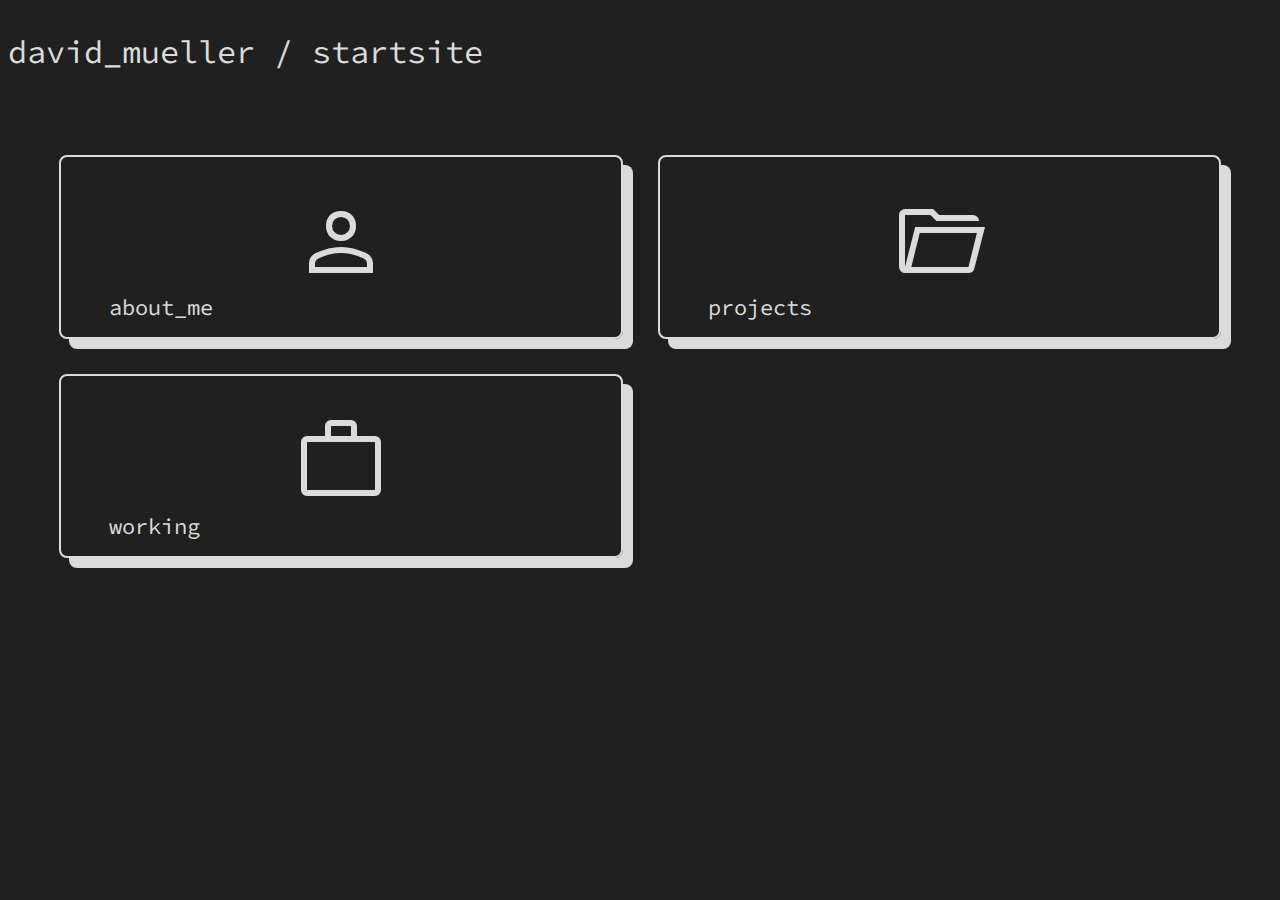
==== index.html @ 7b07f856 "minor changes in terms of style" ====
<!DOCTYPE html>
<html>

<head>
    <title>david_mueller portfolio - startsite</title>
    <link rel="stylesheet" href="./assets/styles/style.css">
    <link rel="stylesheet" href="https://fonts.googleapis.com/css?family=Source+Code+Pro:monospace">
    <link rel="stylesheet"
        href="https://fonts.googleapis.com/css2?family=Material+Symbols+Outlined:opsz,wght,FILL,GRAD@24,400,0,0" />
</head>

<body>
    <div class="title-bar">
        <p class="title">david_mueller / startsite</p>
    </div>
    <div class="main">
        <div class="btn-grid">
            <a class="grid-item" href="./pages/aboutme.html">
                <span class="material-symbols-outlined">
                    person
                </span>
                <p>about_me</p>
            </a>
            <a class="grid-item" href="./pages/projects/projects.html">
                <span class="material-symbols-outlined">
                    folder_open
                    </span>
                <p>projects</p>
            </a>
            <a class="grid-item" href="./pages/working.html">
                <span class="material-symbols-outlined">
                    work
                    </span>
                <p>working</p>
            </a>
        </div>
    </div>
</body>

</html>
---- assets/styles/style.css ----
:root{
    --bg-color: #202020;
    --text-color: #dbdbdb;
    --font-family: "Source Code Pro", monospace;
    --title-font-size: 32px;
    --text-font-size: 22px;
}
html{
    background-color: var(--bg-color);
    color: var(--text-color);
    font-family: var(--font-family);
}
.title{
    font-size: var(--title-font-size);
}

p{
    font-size: var(--text-font-size);
}
a{
    text-decoration: none;
    color: var(--text-color);
}

/* Setting up the button grid */
.btn-grid{
    display: grid;
    grid-template-columns: repeat(2, 1fr);
    grid-template-rows: repeat(2, 1fr);
    grid-column-gap: 35px;
    grid-row-gap: 35px;
    padding: 4vw;
}
.grid-item{
    border: solid 2px;
    border-radius: 8px;
    box-shadow: 10px 10px 0px 0px var(--text-color);
    -webkit-box-shadow: 10px 10px 0px 0px var(--text-color);
    -moz-box-shadow: 10px 10px 0px 0px var(--text-color);
    height: fit-content;
    padding: 1rem;
    transition: 0.3s;
}
.grid-item:hover{
    transform: translateX(10px) translateY(10px);
    box-shadow: 0px 0px 0px 0px var(--text-color);
    -webkit-box-shadow: 0px 0px 0px 0px var(--text-color);
    -moz-box-shadow: 0px 0px 0px 0px var(--text-color);
    cursor:pointer;
}
.grid-item>span{
    text-align: center;
    font-size: 6rem;
    height: 60%;
    margin: 20px 0 0 0;
    width: 100%;
}
.grid-item>p{
margin: 0;
padding-left: 2rem;
width: 100%;
}

@media (max-width: 800px){
    .btn-grid{
        display:block;
    }
}
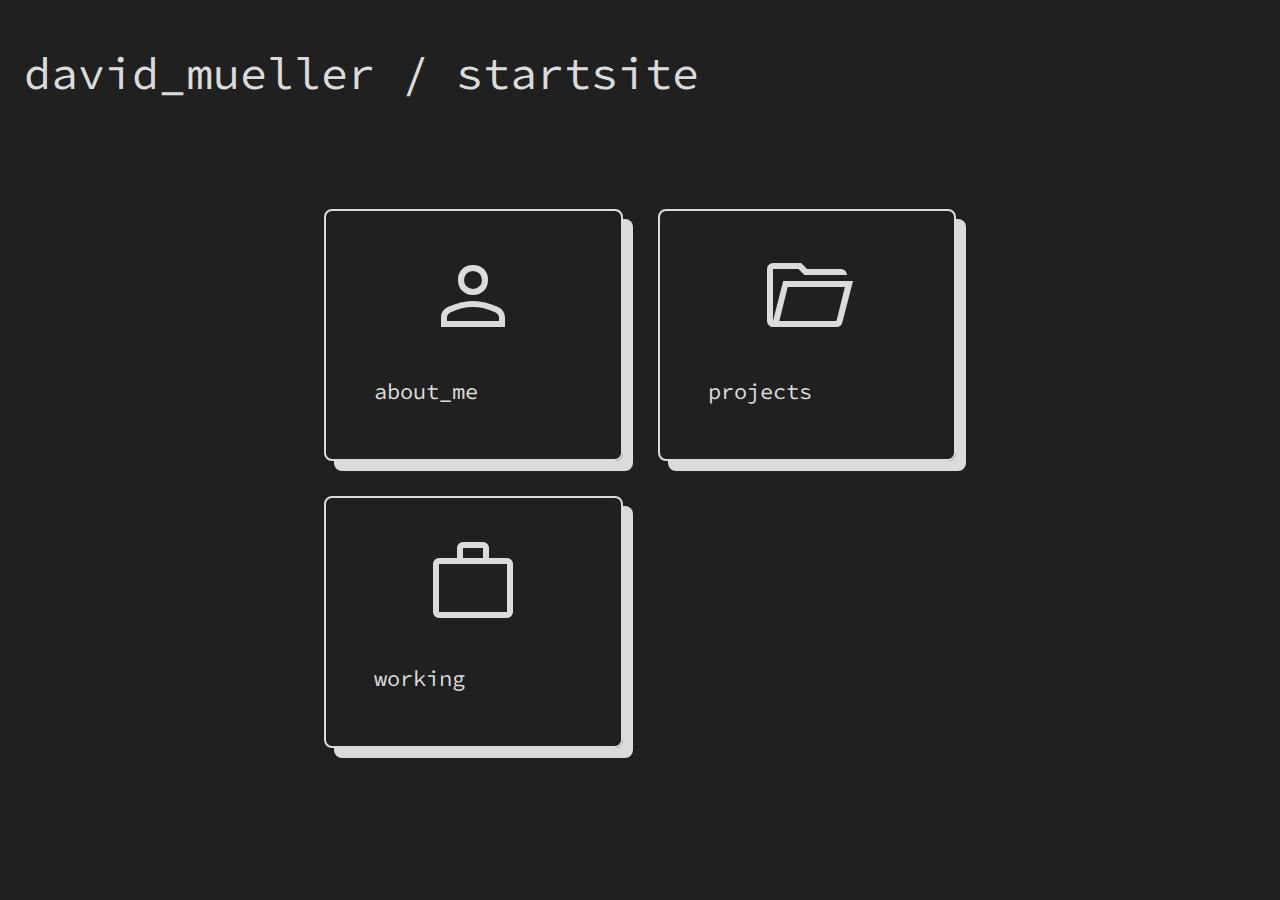
==== commit f0c0089a: "fixing button sizes and wide screen view" ====
--- a/index.html
+++ b/index.html
@@ -3,13 +3,14 @@
 
 <head>
     <title>david_mueller portfolio - startsite</title>
+    <meta name="viewport" content="width=device-width, initial-scale=1.0"> 
     <link rel="stylesheet" href="./assets/styles/style.css">
     <link rel="stylesheet" href="https://fonts.googleapis.com/css?family=Source+Code+Pro:monospace">
     <link rel="stylesheet"
         href="https://fonts.googleapis.com/css2?family=Material+Symbols+Outlined:opsz,wght,FILL,GRAD@24,400,0,0" />
 </head>
 
-<body>
+<body class="no-overflow">
     <div class="title-bar">
         <p class="title">david_mueller / startsite</p>
     </div>
--- a/assets/styles/style.css
+++ b/assets/styles/style.css
@@ -2,7 +2,7 @@
     --bg-color: #202020;
     --text-color: #dbdbdb;
     --font-family: "Source Code Pro", monospace;
-    --title-font-size: 32px;
+    --title-font-size: 5vh;
     --text-font-size: 22px;
 }
 html{
@@ -11,6 +11,7 @@
     font-family: var(--font-family);
 }
 .title{
+    padding-left: 1rem;
     font-size: var(--title-font-size);
 }
 
@@ -22,6 +23,10 @@
     color: var(--text-color);
 }
 
+.no-overflow{
+    overflow: hidden;
+}
+
 /* Setting up the button grid */
 .btn-grid{
     display: grid;
@@ -29,7 +34,7 @@
     grid-template-rows: repeat(2, 1fr);
     grid-column-gap: 35px;
     grid-row-gap: 35px;
-    padding: 4vw;
+    padding: 5%;
 }
 .grid-item{
     border: solid 2px;
@@ -37,12 +42,20 @@
     box-shadow: 10px 10px 0px 0px var(--text-color);
     -webkit-box-shadow: 10px 10px 0px 0px var(--text-color);
     -moz-box-shadow: 10px 10px 0px 0px var(--text-color);
-    height: fit-content;
+height: 24vh;
     padding: 1rem;
     transition: 0.3s;
+    display: block;
 }
 .grid-item:hover{
-    transform: translateX(10px) translateY(10px);
+    transform: translateX(5px) translateY(5px);
+    box-shadow: 5px 5px 0px 0px var(--text-color);
+    -webkit-box-shadow: 5px 5px 0px 0px var(--text-color);
+    -moz-box-shadow: 5px 5px 0px 0px var(--text-color);
+    cursor:pointer;
+}
+.grid-item:active{
+        transform: translateX(10px) translateY(10px);
     box-shadow: 0px 0px 0px 0px var(--text-color);
     -webkit-box-shadow: 0px 0px 0px 0px var(--text-color);
     -moz-box-shadow: 0px 0px 0px 0px var(--text-color);
@@ -61,8 +74,18 @@
 width: 100%;
 }
 
-@media (max-width: 800px){
-    .btn-grid{
-        display:block;
+@media screen and (max-width: 800px) {
+    .btn-grid {
+        display: block;
+    }
+
+    .grid-item {
+       margin: 0 1rem 2rem 1rem;
+    }
+}
+@media screen and (min-width: 801px) {
+    .btn-grid {
+        margin: 0 auto; /* Zentriere das Grid und füge mehr Raum an den Seiten hinzu */
+        max-width: 50%; /* Optional: Setze eine maximale Breite für das Grid */
     }
 }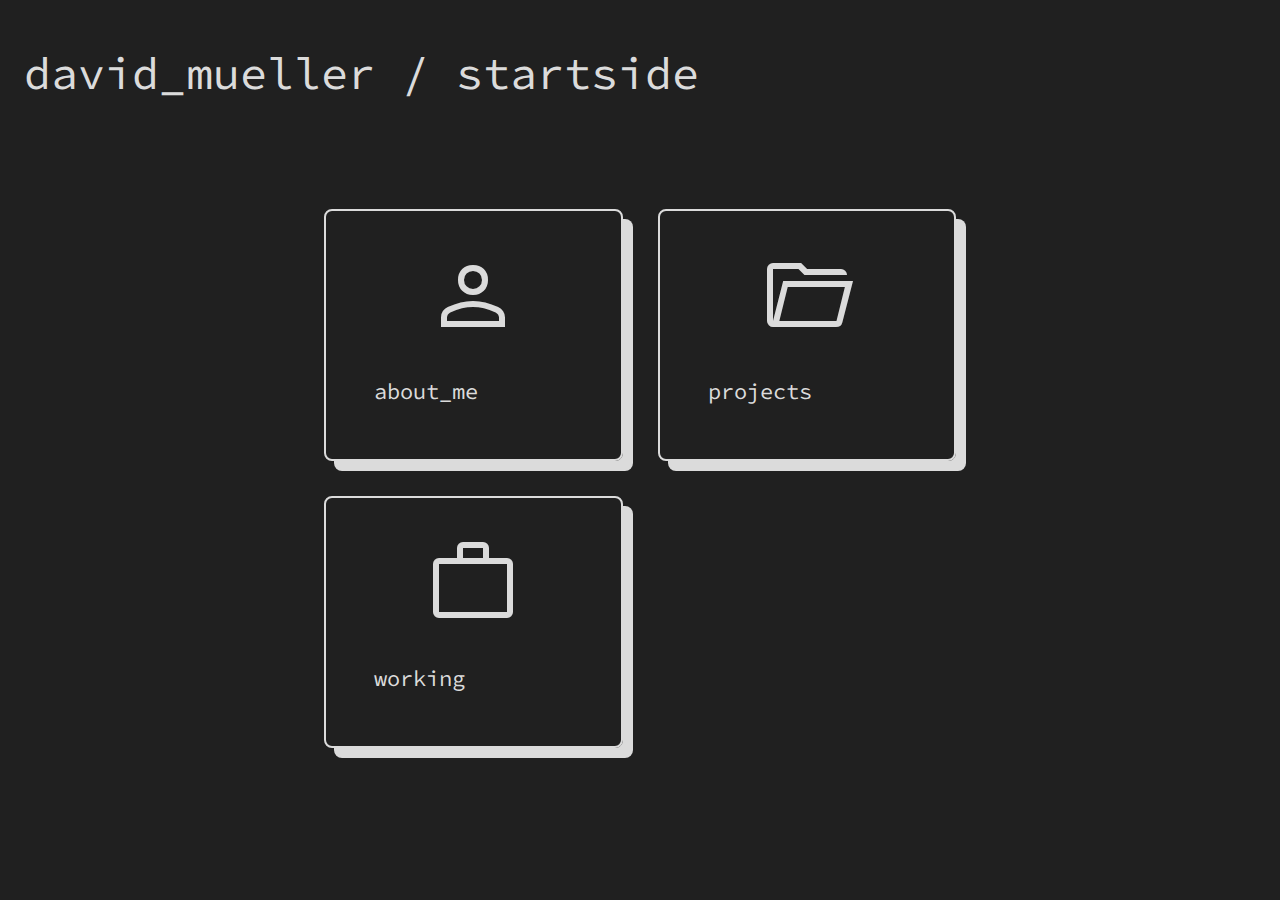
==== commit a2a5d4fb: "font-sizes" ====
--- a/index.html
+++ b/index.html
@@ -2,7 +2,7 @@
 <html>
 
 <head>
-    <title>david_mueller portfolio - startsite</title>
+    <title>david_mueller portfolio - startside</title>
     <meta name="viewport" content="width=device-width, initial-scale=1.0"> 
     <link rel="stylesheet" href="./assets/styles/style.css">
     <link rel="stylesheet" href="https://fonts.googleapis.com/css?family=Source+Code+Pro:monospace">
@@ -10,9 +10,9 @@
         href="https://fonts.googleapis.com/css2?family=Material+Symbols+Outlined:opsz,wght,FILL,GRAD@24,400,0,0" />
 </head>
 
-<body class="no-overflow">
+<body class="no-overflow-y">
     <div class="title-bar">
-        <p class="title">david_mueller / startsite</p>
+        <p class="title">david_mueller / startside</p>
     </div>
     <div class="main">
         <div class="btn-grid">
--- a/assets/styles/style.css
+++ b/assets/styles/style.css
@@ -23,8 +23,8 @@
     color: var(--text-color);
 }
 
-.no-overflow{
-    overflow: hidden;
+.no-overflow-y{
+    overflow-y: hidden;
 }
 
 /* Setting up the button grid */
@@ -81,6 +81,7 @@
 
     .grid-item {
        margin: 0 1rem 2rem 1rem;
+       height: 0%;
     }
 }
 @media screen and (min-width: 801px) {
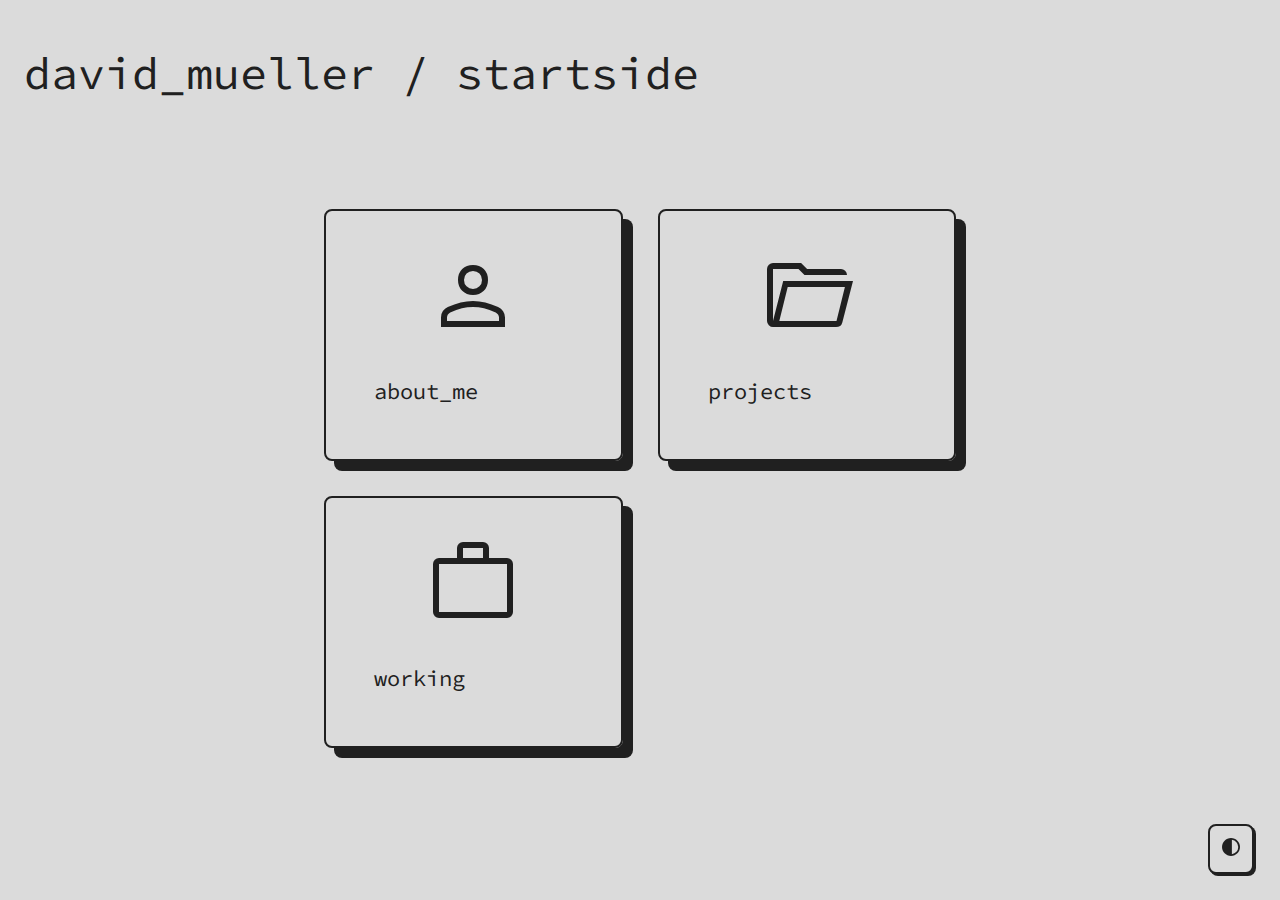
==== commit 677aab6a: "ADDED dark mode plus the ft to save that to cookie" ====
--- a/index.html
+++ b/index.html
@@ -36,6 +36,13 @@
             </a>
         </div>
     </div>
+    <a id="switch-theme" onclick="switchTheme();">
+        <span class="material-symbols-outlined">
+contrast
+</span>
+    </a>
+
+    <script src="/assets/js/main.js"></script>
 </body>
 
 </html>--- a/assets/styles/style.css
+++ b/assets/styles/style.css
@@ -25,6 +25,32 @@
 
 .no-overflow-y{
     overflow-y: hidden;
+}
+
+#switch-theme{
+    background-color: var(--bg-color);
+    cursor:pointer;
+    z-index: 100;
+    position: fixed;
+    bottom: 2vw;
+    right: 2vw;
+    padding: 10px;
+    border: solid 2px;
+    border-radius: 8px;
+    box-shadow: 2px 2px 0px 0px var(--text-color);
+    -webkit-box-shadow: 2px 2px 0px 0px var(--text-color);
+    -moz-box-shadow: 2px 2px 0px 0px var(--text-color);
+    transition: 0.3s;
+}
+#switch-theme:hover{
+    transform: translateX(1px) translateY(1px);
+    box-shadow: 1px 1px 0px 0px var(--text-color);
+    -webkit-box-shadow: 1px 1px 0px 0px var(--text-color);
+    -moz-box-shadow: 1px 1px 0px 0px var(--text-color);
+}
+#switch-theme>span{
+    color: var(--text-color);
+    font-size: var(--text-font-size);
 }
 
 /* Setting up the button grid */
@@ -75,6 +101,9 @@
 }
 
 @media screen and (max-width: 800px) {
+    :root{
+        --title-font-size: 1rem;
+    }
     .btn-grid {
         display: block;
     }
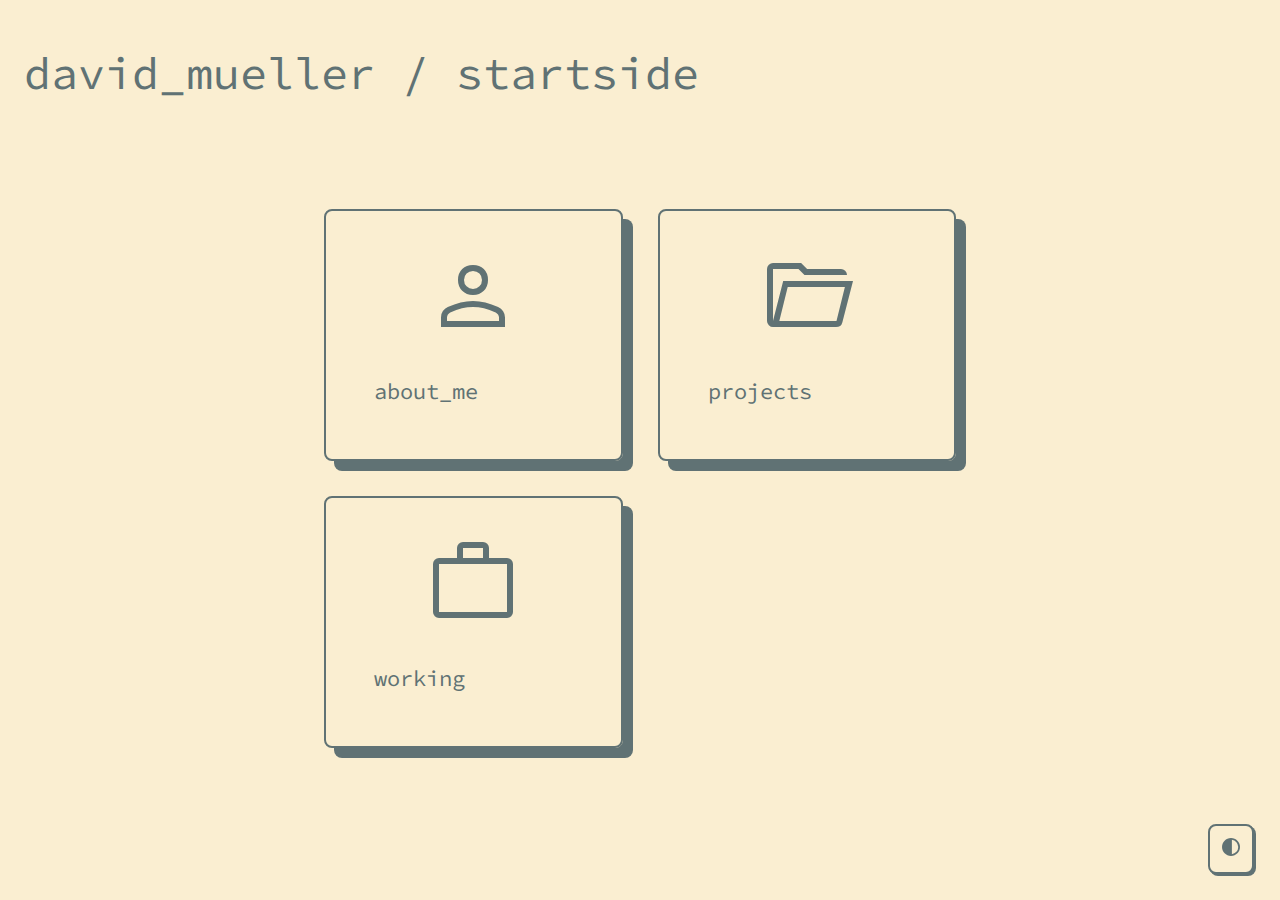
==== commit 189ce854: "various changes" ====
--- a/index.html
+++ b/index.html
@@ -3,7 +3,7 @@
 
 <head>
     <title>david_mueller portfolio - startside</title>
-    <meta name="viewport" content="width=device-width, initial-scale=1.0"> 
+    <meta name="viewport" content="width=device-width, initial-scale=1.0">
     <link rel="stylesheet" href="./assets/styles/style.css">
     <link rel="stylesheet" href="https://fonts.googleapis.com/css?family=Source+Code+Pro:monospace">
     <link rel="stylesheet"
@@ -25,21 +25,21 @@
             <a class="grid-item" href="./pages/projects/projects.html">
                 <span class="material-symbols-outlined">
                     folder_open
-                    </span>
+                </span>
                 <p>projects</p>
             </a>
             <a class="grid-item" href="./pages/working.html">
                 <span class="material-symbols-outlined">
                     work
-                    </span>
+                </span>
                 <p>working</p>
             </a>
         </div>
     </div>
     <a id="switch-theme" onclick="switchTheme();">
         <span class="material-symbols-outlined">
-contrast
-</span>
+            contrast
+        </span>
     </a>
 
     <script src="/assets/js/main.js"></script>
--- a/assets/styles/style.css
+++ b/assets/styles/style.css
@@ -4,6 +4,10 @@
     --font-family: "Source Code Pro", monospace;
     --title-font-size: 5vh;
     --text-font-size: 22px;
+}
+::selection{
+    background-color: var(--text-color);
+    color: var(--bg-color);
 }
 html{
     background-color: var(--bg-color);
@@ -40,7 +44,7 @@
     box-shadow: 2px 2px 0px 0px var(--text-color);
     -webkit-box-shadow: 2px 2px 0px 0px var(--text-color);
     -moz-box-shadow: 2px 2px 0px 0px var(--text-color);
-    transition: 0.3s;
+    transition: 0.3s cubic-bezier(.68,-0.55,.27,1.55);
 }
 #switch-theme:hover{
     transform: translateX(1px) translateY(1px);
@@ -68,9 +72,9 @@
     box-shadow: 10px 10px 0px 0px var(--text-color);
     -webkit-box-shadow: 10px 10px 0px 0px var(--text-color);
     -moz-box-shadow: 10px 10px 0px 0px var(--text-color);
-height: 24vh;
+    height: 24vh;
     padding: 1rem;
-    transition: 0.3s;
+    transition: 0.3s cubic-bezier(.68,-0.55,.27,1.55);
     display: block;
 }
 .grid-item:hover{
@@ -95,10 +99,61 @@
     width: 100%;
 }
 .grid-item>p{
-margin: 0;
-padding-left: 2rem;
-width: 100%;
+    margin: 0;
+    padding-left: 2rem;
+    width: 100%;
 }
+
+.tag-list{
+    display: inline-flex;
+    list-style: none;
+}
+.tag{
+    cursor: pointer;
+    margin: 0 0 0 5%;
+    padding: 5% 8%;
+    border: solid 2px;
+    border-radius: 18px;
+    box-shadow: 2px 2px 0px 0px var(--text-color);
+    -webkit-box-shadow: 2px 2px 0px 0px var(--text-color);
+    -moz-box-shadow: 2px 2px 0px 0px var(--text-color);
+
+}
+
+
+.working-list{
+    padding: 5%;
+    width: 100%;
+    list-style: none;
+}
+.working-item{
+    margin: 0 0 2rem 0;
+    border: solid 2px;
+    border-radius: 8px;
+    box-shadow: 10px 10px 0px 0px var(--text-color);
+    -webkit-box-shadow: 10px 10px 0px 0px var(--text-color);
+    -moz-box-shadow: 10px 10px 0px 0px var(--text-color);
+    max-width: 50%;
+    transition: 0.3s cubic-bezier(.68,-0.55,.27,1.55);
+}
+.working-item:hover{
+    transform: translateX(5px) translateY(5px);
+    box-shadow: 5px 5px 0px 0px var(--text-color);
+    -webkit-box-shadow: 5px 5px 0px 0px var(--text-color);
+    -moz-box-shadow: 5px 5px 0px 0px var(--text-color);
+    cursor:pointer;
+}
+.working-duration{
+    margin-left: 2rem;
+}
+.working-title{
+    margin-left: 4rem;
+}
+.working-description{
+    margin-left: 5rem;
+    font-size: small;
+}
+
 
 @media screen and (max-width: 800px) {
     :root{
@@ -112,6 +167,14 @@
        margin: 0 1rem 2rem 1rem;
        height: 0%;
     }
+    .working-list{
+        display: block;
+        width: 100%;
+    }
+    .working-item{
+        max-width: calc(100% - 10%);
+        width: 100%;
+    }
 }
 @media screen and (min-width: 801px) {
     .btn-grid {
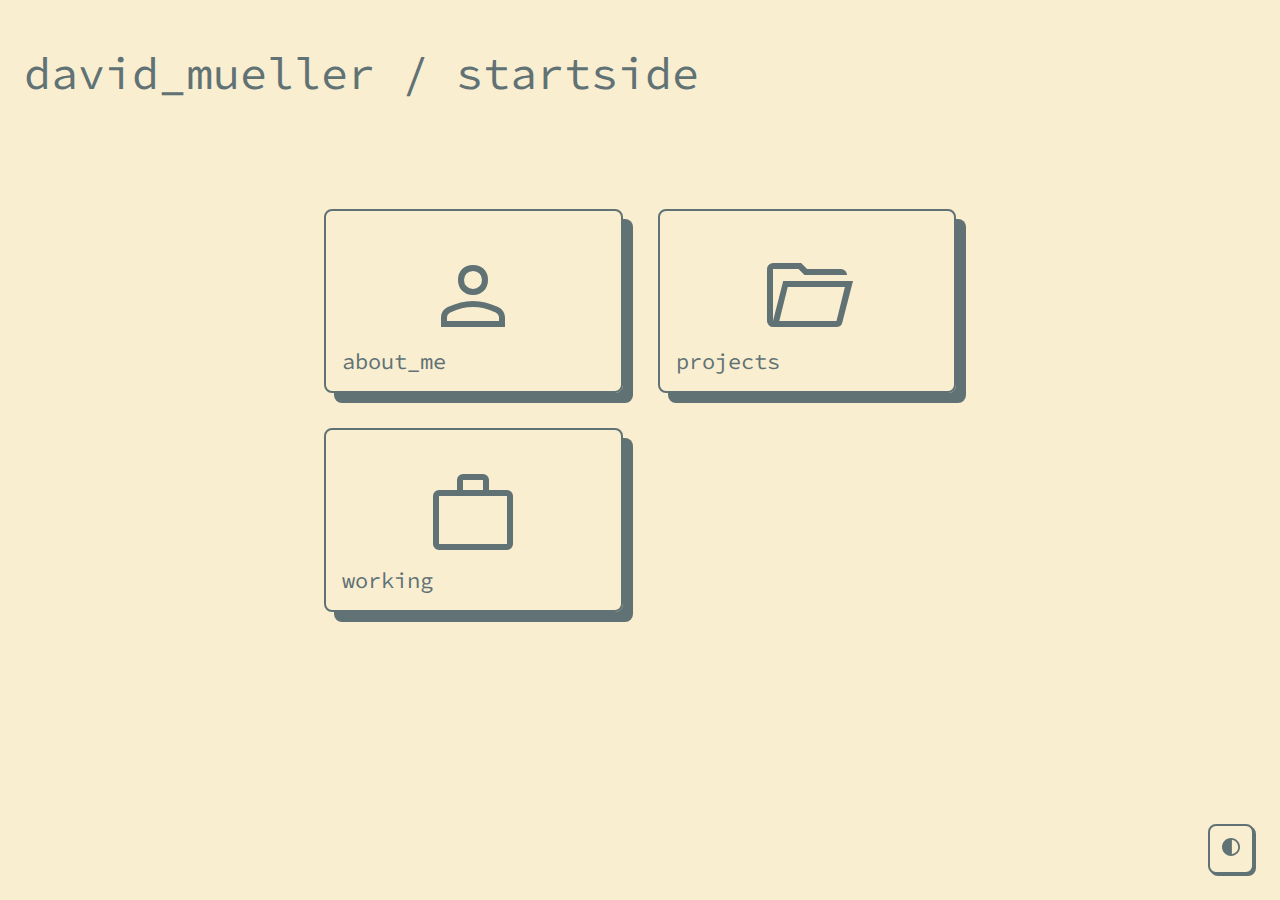
==== commit b88beb89: "does that work" ====
--- a/index.html
+++ b/index.html
@@ -5,6 +5,7 @@
     <title>david_mueller portfolio - startside</title>
     <meta name="viewport" content="width=device-width, initial-scale=1.0">
     <link rel="stylesheet" href="./assets/styles/style.css">
+    <link rel="stylesheet" href="./cursor/cursor.css" type="text/css">
     <link rel="stylesheet" href="https://fonts.googleapis.com/css?family=Source+Code+Pro:monospace">
     <link rel="stylesheet"
         href="https://fonts.googleapis.com/css2?family=Material+Symbols+Outlined:opsz,wght,FILL,GRAD@24,400,0,0" />
--- a/assets/styles/style.css
+++ b/assets/styles/style.css
@@ -1,10 +1,38 @@
 :root{
-    --bg-color: #202020;
+    --bg-color: white;
     --text-color: #dbdbdb;
     --font-family: "Source Code Pro", monospace;
     --title-font-size: 5vh;
     --text-font-size: 22px;
 }
+
+html, body{
+    cursor: url("/assets/ico/cursor.cur");
+}
+
+body {
+  --sb-track-color: var(--bg-color);
+  --sb-thumb-color: var(--text-color);
+  --sb-size: 5px;
+
+  scrollbar-color: var(--sb-thumb-color) 
+                   var(--sb-track-color);
+}
+
+body::-webkit-scrollbar {
+  width: var(--sb-size) 
+}
+
+body::-webkit-scrollbar-track {
+  background: var(--sb-track-color);
+  border-radius: 4px;
+}
+
+body::-webkit-scrollbar-thumb {
+  background: var(--sb-thumb-color);
+  border-radius: 4px;
+  }
+
 ::selection{
     background-color: var(--text-color);
     color: var(--bg-color);
@@ -28,7 +56,7 @@
 }
 
 .no-overflow-y{
-    overflow-y: hidden;
+    overflow-x: hidden;
 }
 
 #switch-theme{
@@ -72,7 +100,7 @@
     box-shadow: 10px 10px 0px 0px var(--text-color);
     -webkit-box-shadow: 10px 10px 0px 0px var(--text-color);
     -moz-box-shadow: 10px 10px 0px 0px var(--text-color);
-    height: 24vh;
+    height: fit;
     padding: 1rem;
     transition: 0.3s cubic-bezier(.68,-0.55,.27,1.55);
     display: block;
@@ -100,18 +128,23 @@
 }
 .grid-item>p{
     margin: 0;
-    padding-left: 2rem;
-    width: 100%;
+    width: 100%;
+}
+
+.grid-item-content{
+    margin-left: 2rem;
 }
 
 .tag-list{
-    display: inline-flex;
+    display: flex;
+    flex-wrap: wrap;
     list-style: none;
+    padding-left: 0;
 }
 .tag{
     cursor: pointer;
-    margin: 0 0 0 5%;
-    padding: 5% 8%;
+    margin: 2% 0 0 3%;
+    padding: 3% 5%;
     border: solid 2px;
     border-radius: 18px;
     box-shadow: 2px 2px 0px 0px var(--text-color);
@@ -151,7 +184,41 @@
 }
 .working-description{
     margin-left: 5rem;
+    margin-right: 1rem;
     font-size: small;
+}
+
+.aboutme-list{
+    padding: 5%;
+    width: 100%;
+    list-style: none;
+}
+.aboutme-item{
+    margin: 0 0 2rem 0;
+    padding: 2%;
+    border: solid 2px;
+    border-radius: 8px;
+    box-shadow: 10px 10px 0px 0px var(--text-color);
+    -webkit-box-shadow: 10px 10px 0px 0px var(--text-color);
+    -moz-box-shadow: 10px 10px 0px 0px var(--text-color);
+    max-width: 50%;
+    transition: 0.3s cubic-bezier(.68,-0.55,.27,1.55);
+}
+.aboutme-item:hover{
+    transform: translateX(5px) translateY(5px);
+    box-shadow: 5px 5px 0px 0px var(--text-color);
+    -webkit-box-shadow: 5px 5px 0px 0px var(--text-color);
+    -moz-box-shadow: 5px 5px 0px 0px var(--text-color);
+    cursor:pointer;
+}
+
+.documentation-content{
+    width: calc(100% - 20rem);
+    margin:0 10rem 20rem 10rem;
+}
+.documentation-content > img{
+    width: 100%;
+    height: auto;
 }
 
 
@@ -174,6 +241,10 @@
     .working-item{
         max-width: calc(100% - 10%);
         width: 100%;
+    }
+    .documentation-content{
+        width:  calc(100% - 4rem);
+        margin: 0 2rem;
     }
 }
 @media screen and (min-width: 801px) {
--- a/cursor/cursor.css
+++ b/cursor/cursor.css
@@ -0,0 +1,3 @@
+body{
+    cursor: url(cursor.cur) 5 5 e-resize;
+}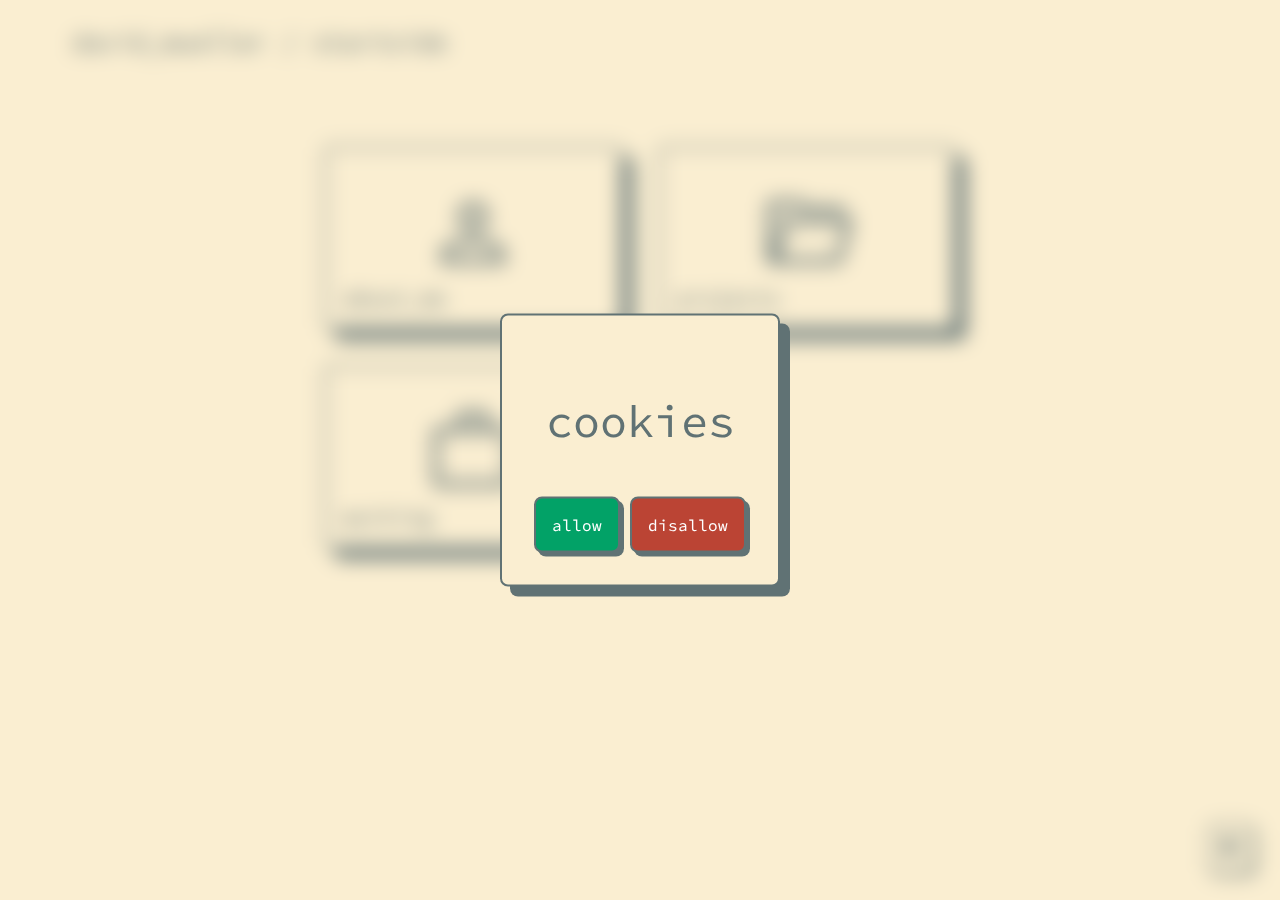
==== commit 8f7faa3b: "trying to add an profile picture" ====
--- a/index.html
+++ b/index.html
@@ -17,19 +17,19 @@
     </div>
     <div class="main">
         <div class="btn-grid">
-            <a class="grid-item" href="./pages/aboutme.html">
+            <a class="grid-item btn br-8" href="./pages/aboutme.html">
                 <span class="material-symbols-outlined">
                     person
                 </span>
                 <p>about_me</p>
             </a>
-            <a class="grid-item" href="./pages/projects/projects.html">
+            <a class="grid-item btn br-8" href="./pages/projects/projects.html">
                 <span class="material-symbols-outlined">
                     folder_open
                 </span>
                 <p>projects</p>
             </a>
-            <a class="grid-item" href="./pages/working.html">
+            <a class="grid-item btn br-8" href="./pages/working.html">
                 <span class="material-symbols-outlined">
                     work
                 </span>
@@ -37,6 +37,15 @@
             </a>
         </div>
     </div>
+    <div id="plane"></div>
+    <div id="cookiesChoice" class="modal br-8 p-5">
+        <p>cookies</p>
+        <div class="btn-group">
+            <a class="btn-sm br-8 btn-accept" onclick="acceptCookies(true);">allow</a>
+            <a class="btn-sm br-8 btn-decline" onclick="acceptCookies(false);">disallow</a>
+        </div>
+    </div>
+
     <a id="switch-theme" onclick="switchTheme();">
         <span class="material-symbols-outlined">
             contrast
@@ -46,4 +55,4 @@
     <script src="/assets/js/main.js"></script>
 </body>
 
-</html>+</html>
--- a/assets/styles/style.css
+++ b/assets/styles/style.css
@@ -2,8 +2,11 @@
     --bg-color: white;
     --text-color: #dbdbdb;
     --font-family: "Source Code Pro", monospace;
-    --title-font-size: 5vh;
+    --title-font-size: 2vw;
     --text-font-size: 22px;
+
+    --accept: #02a267;
+    --decline: #bb4434;
 }
 
 html, body{
@@ -43,7 +46,7 @@
     font-family: var(--font-family);
 }
 .title{
-    padding-left: 1rem;
+    padding-left: 5dvw;
     font-size: var(--title-font-size);
 }
 
@@ -53,6 +56,116 @@
 a{
     text-decoration: none;
     color: var(--text-color);
+}
+
+/*
+    some standard classes to work with
+*/
+.btn-group{
+    display: flex;
+    gap: 10px;
+}
+.btn-group{
+    justify-content: center;
+}
+@media screen and (max-width: 800px) {
+    .btn-group{
+        flex-direction: column;
+    }
+}
+
+.info-field{
+    border: solid 2px;
+    box-shadow: 10px 10px 0px 0px var(--text-color);
+    -webkit-box-shadow: 10px 10px 0px 0px var(--text-color);
+    -moz-box-shadow: 10px 10px 0px 0px var(--text-color);
+    height: fit;
+    padding: 1rem;
+}
+
+.btn{
+    border: solid 2px;
+    box-shadow: 10px 10px 0px 0px var(--text-color);
+    -webkit-box-shadow: 10px 10px 0px 0px var(--text-color);
+    -moz-box-shadow: 10px 10px 0px 0px var(--text-color);
+    height: fit;
+    padding: 1rem;
+    transition: 0.3s cubic-bezier(.68,-0.55,.27,1.55);
+}
+.btn:hover{
+    transform: translateX(5px) translateY(5px);
+    box-shadow: 5px 5px 0px 0px var(--text-color);
+    -webkit-box-shadow: 5px 5px 0px 0px var(--text-color);
+    -moz-box-shadow: 5px 5px 0px 0px var(--text-color);
+    cursor:pointer;
+}
+.btn:active{
+    transform: translateX(10px) translateY(10px);
+    box-shadow: 0px 0px 0px 0px var(--text-color);
+    -webkit-box-shadow: 0px 0px 0px 0px var(--text-color);
+    -moz-box-shadow: 0px 0px 0px 0px var(--text-color);
+    cursor:pointer;
+}
+
+.btn-sm{
+    border: solid 2px;
+    box-shadow: 4px 4px 0px 0px var(--text-color);
+    -webkit-box-shadow: 4px 4px 0px 0px var(--text-color);
+    -moz-box-shadow: 4px 4px 0px 0px var(--text-color);
+    height: fit;
+    padding: 1rem;
+    transition: 0.3s cubic-bezier(.68,-0.55,.27,1.55);
+}
+
+.btn-sm:hover{
+    position: relative;
+    transform: translateX(2px) translateY(2px);
+    box-shadow: 2px 2px 0px 0px var(--text-color);
+    -webkit-box-shadow: 2px 2px 0px 0px var(--text-color);
+    -moz-box-shadow: 2px 2px 0px 0px var(--text-color);
+    cursor:pointer;
+}
+.btn-sm:active{
+    transform: translateX(4px) translateY(4px);
+    box-shadow: 0px 0px 0px 0px var(--text-color);
+    -webkit-box-shadow: 0px 0px 0px 0px var(--text-color);
+    -moz-box-shadow: 0px 0px 0px 0px var(--text-color);
+    cursor:pointer;
+}
+
+.btn-accept{
+    background-color: var(--accept);
+    color: white;
+    border-color: var(--text-color);
+}
+.btn-decline{
+    background-color: var(--decline);
+    color: white;
+    border-color: var(--text-color);
+}
+
+.modal{
+    border: solid 2px;
+    box-shadow: 10px 10px 0px 0px var(--text-color);
+    -webkit-box-shadow: 10px 10px 0px 0px var(--text-color);
+    -moz-box-shadow: 10px 10px 0px 0px var(--text-color);
+    height: fit;
+    padding: 1rem;
+    transition: 0.3s cubic-bezier(.68,-0.55,.27,1.55);
+}
+
+@media screen and (max-width: 800px) {
+    .modal{
+        width: calc(100% - 8rem);
+    }
+}
+
+.br-8{
+    border-radius: 8px;
+}
+
+.p-5{
+    padding: 2rem;
 }
 
 .no-overflow-y{
@@ -89,36 +202,19 @@
 .btn-grid{
     display: grid;
     grid-template-columns: repeat(2, 1fr);
-    grid-template-rows: repeat(2, 1fr);
+    grid-template-rows: repeat(1, 1fr);
     grid-column-gap: 35px;
     grid-row-gap: 35px;
     padding: 5%;
 }
 .grid-item{
-    border: solid 2px;
-    border-radius: 8px;
-    box-shadow: 10px 10px 0px 0px var(--text-color);
-    -webkit-box-shadow: 10px 10px 0px 0px var(--text-color);
-    -moz-box-shadow: 10px 10px 0px 0px var(--text-color);
-    height: fit;
-    padding: 1rem;
-    transition: 0.3s cubic-bezier(.68,-0.55,.27,1.55);
     display: block;
-}
-.grid-item:hover{
-    transform: translateX(5px) translateY(5px);
-    box-shadow: 5px 5px 0px 0px var(--text-color);
-    -webkit-box-shadow: 5px 5px 0px 0px var(--text-color);
-    -moz-box-shadow: 5px 5px 0px 0px var(--text-color);
-    cursor:pointer;
-}
-.grid-item:active{
-        transform: translateX(10px) translateY(10px);
-    box-shadow: 0px 0px 0px 0px var(--text-color);
-    -webkit-box-shadow: 0px 0px 0px 0px var(--text-color);
-    -moz-box-shadow: 0px 0px 0px 0px var(--text-color);
-    cursor:pointer;
-}
+    overflow-y: scroll;
+}
+.grid-item:has(.profile-img){
+    overflow-y: hidden;
+} 
+
 .grid-item>span{
     text-align: center;
     font-size: 6rem;
@@ -142,6 +238,8 @@
     padding-left: 0;
 }
 .tag{
+    background-color: var(--bg-color);
+    display: flex;
     cursor: pointer;
     margin: 2% 0 0 3%;
     padding: 3% 5%;
@@ -150,7 +248,24 @@
     box-shadow: 2px 2px 0px 0px var(--text-color);
     -webkit-box-shadow: 2px 2px 0px 0px var(--text-color);
     -moz-box-shadow: 2px 2px 0px 0px var(--text-color);
-
+    transition: 0.3s cubic-bezier(.68,-0.55,.27,1.55);
+}
+.tag>*{
+    margin-left: 3px;
+}
+.tag:hover{
+    transform: translateX(1px) translateY(1px);
+    box-shadow: 1px 1px 0px 0px var(--text-color);
+    -webkit-box-shadow: 1px 1px 0px 0px var(--text-color);
+    -moz-box-shadow: 1px 1px 0px 0px var(--text-color);
+    cursor:pointer;
+}
+.tag:active{
+    transform: translateX(2px) translateY(2px);
+    box-shadow: 0px 0px 0px 0px var(--text-color);
+    -webkit-box-shadow: 0px 0px 0px 0px var(--text-color);
+    -moz-box-shadow: 0px 0px 0px 0px var(--text-color);
+    cursor:pointer;
 }
 
 
@@ -221,6 +336,75 @@
     height: auto;
 }
 
+#cookiesChoice{
+    position: fixed;
+    z-index: 120;
+    top: 50%;
+    left: 50%;
+    transform: translateX(-50%) translateY(-50%);
+    text-align: center;
+    background-color: var(--bg-color);
+    transition: 0.4s cubic-bezier(0.075, 0.82, 0.165, 1);
+}
+#cookiesChoice>p{
+    font-size: 5vh;
+    margin-bottom: 3rem;
+}
+#plane{
+    position: fixed;
+    top: 0;
+    z-index: 110;
+    width: 100%;
+    height: 100%;
+    backdrop-filter: blur(10px);
+    -webkit-backdrop-filter: blur(10px);
+    display: block;
+    transition: 0.4s cubic-bezier(0.075, 0.82, 0.165, 1);
+}
+
+#alert{
+    background-color: var(--accept);
+    color: var(--text-color);
+    z-index: 100;
+    position: absolute;
+    border: solid 2px black;
+    border-radius: 55px;
+    bottom: 0;
+    margin-bottom: 3vh;
+    left: 50%;
+    transform: translateX(-50%);
+    display: none;
+    opacity: 1;
+    justify-content: center;
+    align-items:center;
+    flex-flow: row;
+    padding: 1% 10%;
+    margin-bottom: 5vh;
+    white-space: nowrap;
+    border: solid 2px;
+    box-shadow: 4px 4px 0px 0px var(--text-color);
+    -webkit-box-shadow: 4px 4px 0px 0px var(--text-color);
+    -moz-box-shadow: 4px 4px 0px 0px var(--text-color);
+    max-width: 50%;
+    transition: 0.3s cubic-bezier(.68,-0.55,.27,1.55);
+    pointer-events: none;
+}
+#alert>*{
+    margin: 0;
+    color: white;
+}
+#alert>p{
+    margin-left: 2px;
+}
+
+
+.profile-img{
+    width: 100%;
+    display: flex;
+    overflow-y: hidden;
+}
+
+
 
 @media screen and (max-width: 800px) {
     :root{
